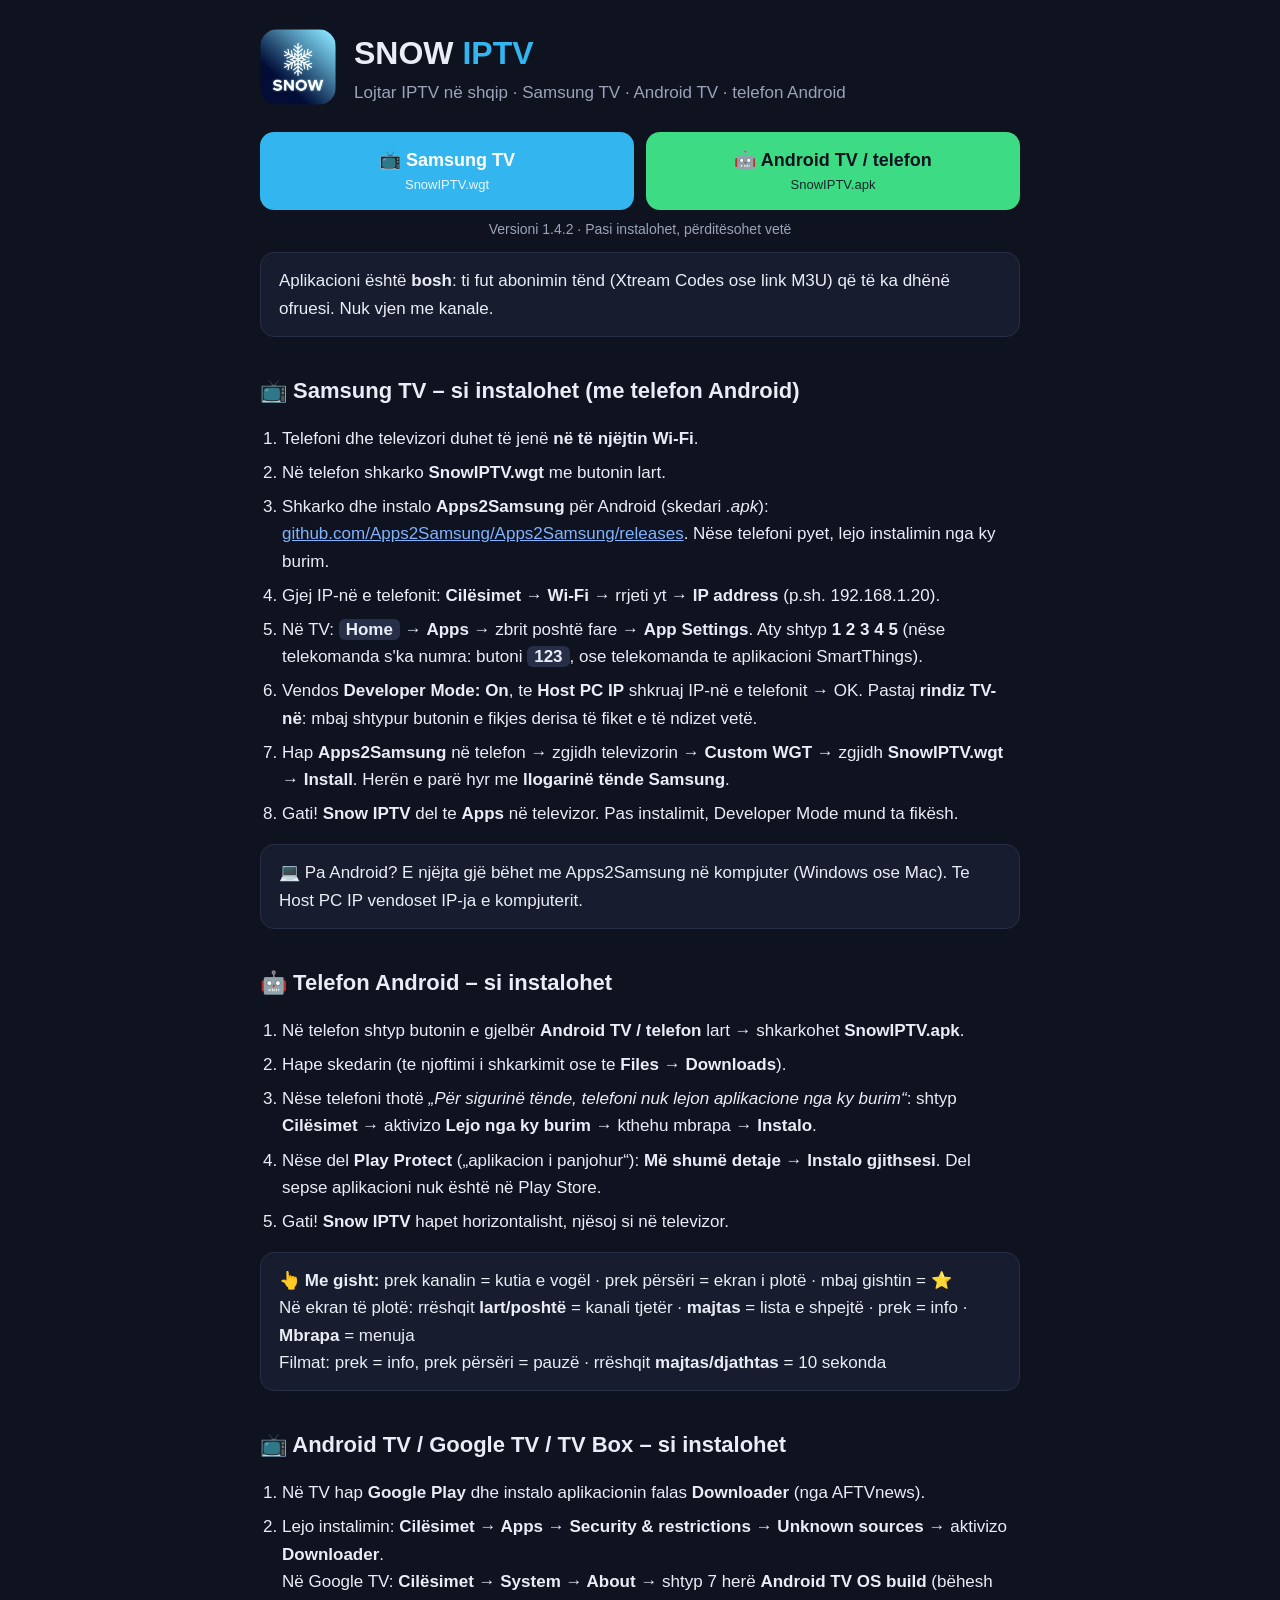
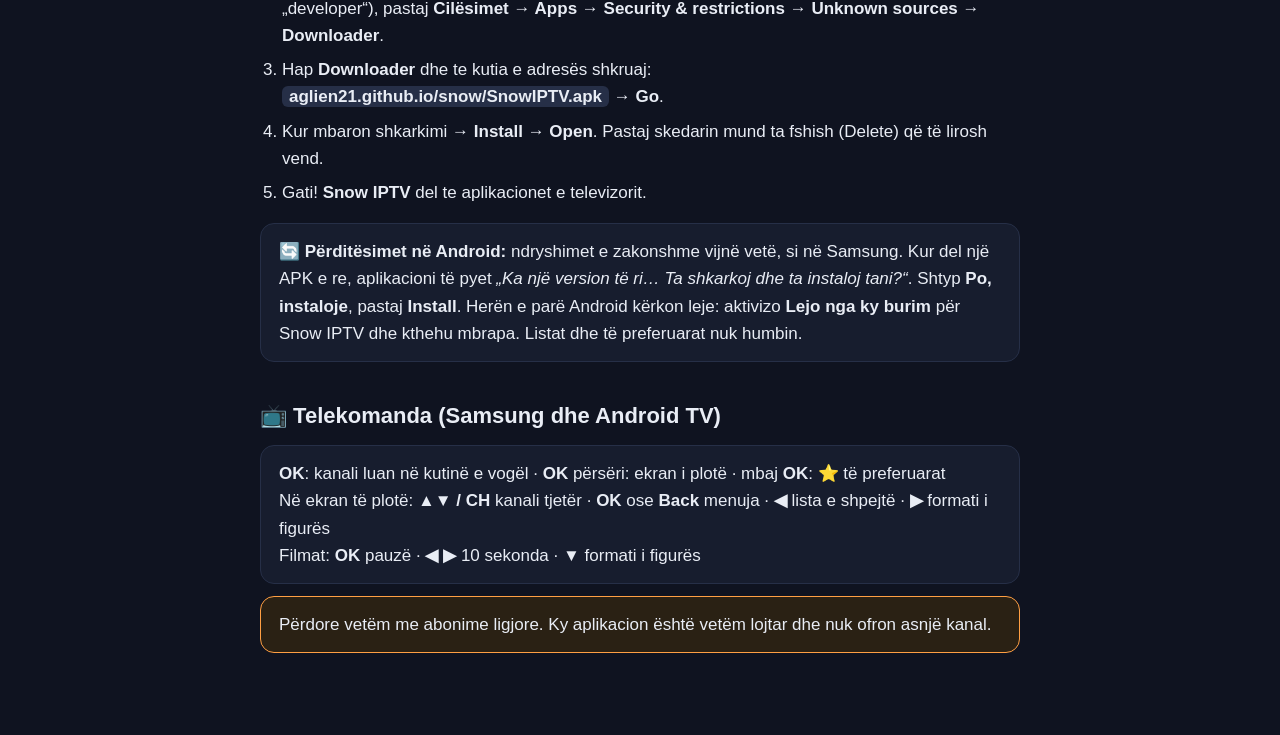
==== index.html @ ac918512 "Add files via upload" ====
<!DOCTYPE html>
<html lang="sq">
<head>
<meta charset="utf-8">
<meta name="viewport" content="width=device-width, initial-scale=1">
<title>Snow IPTV – Samsung TV, Android TV dhe telefon</title>
<link rel="icon" href="icon.png">
<style>
  body { margin: 0; background: #0f1320; color: #e9edf5; font: 17px/1.6 "Segoe UI", Roboto, Arial, sans-serif; }
  .faqe { max-width: 760px; margin: 0 auto; padding: 28px 20px 70px; }
  .koka { display: flex; align-items: center; gap: 18px; }
  .koka img { width: 76px; height: 76px; border-radius: 18px; }
  h1 { margin: 0; font-size: 32px; } h1 b { color: #33b5f0; }
  .nen { color: #9aa3b8; }
  .shkarko { display: block; text-align: center; background: #33b5f0; color: #fff; text-decoration: none; font-weight: 700; font-size: 21px;
    border-radius: 14px; padding: 16px; margin: 26px 0 8px; }
  .dy { display: grid; grid-template-columns: 1fr 1fr; gap: 12px; margin: 26px 0 8px; }
  .dy .shkarko { margin: 0; font-size: 18px; padding: 14px 10px; }
  .dy .shkarko small { display: block; font-weight: 400; font-size: 13px; opacity: .9; }
  .shkarko.and { background: #3ddc84; color: #0f1320; }
  @media (max-width: 520px) { .dy { grid-template-columns: 1fr; } }
  .v { text-align: center; color: #9aa3b8; font-size: 14px; }
  h2 { margin: 36px 0 10px; font-size: 22px; }
  .kuti { background: #171d2e; border: 1px solid #262f47; border-radius: 14px; padding: 14px 18px; margin: 12px 0; }
  .kujdes { border-color: #ff9f43; background: #2a2114; }
  ol { padding-left: 22px; } li { margin: 7px 0; }
  .k { background: #262f47; border-radius: 6px; padding: 1px 7px; font-weight: 600; }
  a { color: #7fb3ff; overflow-wrap: anywhere; }
</style>
</head>
<body><div class="faqe">
  <div class="koka"><img src="icon.png" alt=""><div><h1>SNOW <b>IPTV</b></h1><div class="nen">Lojtar IPTV në shqip · Samsung TV · Android TV · telefon Android</div></div></div>

  <div class="dy">
    <a class="shkarko" href="SnowIPTV.wgt" download>📺 Samsung TV<small>SnowIPTV.wgt</small></a>
    <a class="shkarko and" href="SnowIPTV.apk" download>🤖 Android TV / telefon<small>SnowIPTV.apk</small></a>
  </div>
  <div class="v">Versioni 1.4.2 · Pasi instalohet, përditësohet vetë</div>

  <div class="kuti">Aplikacioni është <b>bosh</b>: ti fut abonimin tënd (Xtream Codes ose link M3U) që të ka dhënë ofruesi. Nuk vjen me kanale.</div>

  <h2>📺 Samsung TV – si instalohet (me telefon Android)</h2>
  <ol>
    <li>Telefoni dhe televizori duhet të jenë <b>në të njëjtin Wi-Fi</b>.</li>
    <li>Në telefon shkarko <b>SnowIPTV.wgt</b> me butonin lart.</li>
    <li>Shkarko dhe instalo <b>Apps2Samsung</b> për Android (skedari <i>.apk</i>):
      <a href="https://github.com/Apps2Samsung/Apps2Samsung/releases/latest">github.com/Apps2Samsung/Apps2Samsung/releases</a>.
      Nëse telefoni pyet, lejo instalimin nga ky burim.</li>
    <li>Gjej IP-në e telefonit: <b>Cilësimet → Wi-Fi →</b> rrjeti yt <b>→ IP address</b> (p.sh. 192.168.1.20).</li>
    <li>Në TV: <span class="k">Home</span> → <b>Apps</b> → zbrit poshtë fare → <b>App Settings</b>. Aty shtyp <b>1 2 3 4 5</b>
      (nëse telekomanda s'ka numra: butoni <span class="k">123</span>, ose telekomanda te aplikacioni SmartThings).</li>
    <li>Vendos <b>Developer Mode: On</b>, te <b>Host PC IP</b> shkruaj IP-në e telefonit → OK.
      Pastaj <b>rindiz TV-në</b>: mbaj shtypur butonin e fikjes derisa të fiket e të ndizet vetë.</li>
    <li>Hap <b>Apps2Samsung</b> në telefon → zgjidh televizorin → <b>Custom WGT</b> → zgjidh <b>SnowIPTV.wgt</b> → <b>Install</b>.
      Herën e parë hyr me <b>llogarinë tënde Samsung</b>.</li>
    <li>Gati! <b>Snow IPTV</b> del te <b>Apps</b> në televizor. Pas instalimit, Developer Mode mund ta fikësh.</li>
  </ol>
  <div class="kuti">💻 Pa Android? E njëjta gjë bëhet me Apps2Samsung në kompjuter (Windows ose Mac). Te Host PC IP vendoset IP-ja e kompjuterit.</div>

  <h2>🤖 Telefon Android – si instalohet</h2>
  <ol>
    <li>Në telefon shtyp butonin e gjelbër <b>Android TV / telefon</b> lart → shkarkohet <b>SnowIPTV.apk</b>.</li>
    <li>Hape skedarin (te njoftimi i shkarkimit ose te <b>Files → Downloads</b>).</li>
    <li>Nëse telefoni thotë <i>„Për sigurinë tënde, telefoni nuk lejon aplikacione nga ky burim“</i>:
      shtyp <b>Cilësimet</b> → aktivizo <b>Lejo nga ky burim</b> → kthehu mbrapa → <b>Instalo</b>.</li>
    <li>Nëse del <b>Play Protect</b> („aplikacion i panjohur“): <b>Më shumë detaje → Instalo gjithsesi</b>.
      Del sepse aplikacioni nuk është në Play Store.</li>
    <li>Gati! <b>Snow IPTV</b> hapet horizontalisht, njësoj si në televizor.</li>
  </ol>
  <div class="kuti">👆 <b>Me gisht:</b> prek kanalin = kutia e vogël · prek përsëri = ekran i plotë · mbaj gishtin = ⭐<br>
    Në ekran të plotë: rrëshqit <b>lart/poshtë</b> = kanali tjetër · <b>majtas</b> = lista e shpejtë · prek = info · <b>Mbrapa</b> = menuja<br>
    Filmat: prek = info, prek përsëri = pauzë · rrëshqit <b>majtas/djathtas</b> = 10 sekonda</div>

  <h2>📺 Android TV / Google TV / TV Box – si instalohet</h2>
  <ol>
    <li>Në TV hap <b>Google Play</b> dhe instalo aplikacionin falas <b>Downloader</b> (nga AFTVnews).</li>
    <li>Lejo instalimin: <b>Cilësimet → Apps → Security &amp; restrictions → Unknown sources</b> → aktivizo <b>Downloader</b>.<br>
      Në Google TV: <b>Cilësimet → System → About</b> → shtyp 7 herë <b>Android TV OS build</b> (bëhesh „developer“),
      pastaj <b>Cilësimet → Apps → Security &amp; restrictions → Unknown sources → Downloader</b>.</li>
    <li>Hap <b>Downloader</b> dhe te kutia e adresës shkruaj:<br><span class="k">aglien21.github.io/snow/SnowIPTV.apk</span> → <b>Go</b>.</li>
    <li>Kur mbaron shkarkimi → <b>Install</b> → <b>Open</b>. Pastaj skedarin mund ta fshish (Delete) që të lirosh vend.</li>
    <li>Gati! <b>Snow IPTV</b> del te aplikacionet e televizorit.</li>
  </ol>
  <div class="kuti">🔄 <b>Përditësimet në Android:</b> ndryshimet e zakonshme vijnë vetë, si në Samsung. Kur del një APK e re,
    aplikacioni të pyet <i>„Ka një version të ri… Ta shkarkoj dhe ta instaloj tani?“</i>. Shtyp <b>Po, instaloje</b>, pastaj <b>Install</b>.
    Herën e parë Android kërkon leje: aktivizo <b>Lejo nga ky burim</b> për Snow IPTV dhe kthehu mbrapa. Listat dhe të preferuarat nuk humbin.</div>

  <h2>📺 Telekomanda (Samsung dhe Android TV)</h2>
  <div class="kuti">
    <b>OK</b>: kanali luan në kutinë e vogël · <b>OK</b> përsëri: ekran i plotë · mbaj <b>OK</b>: ⭐ të preferuarat<br>
    Në ekran të plotë: <b>▲▼ / CH</b> kanali tjetër · <b>OK</b> ose <b>Back</b> menuja · <b>◀</b> lista e shpejtë · <b>▶</b> formati i figurës<br>
    Filmat: <b>OK</b> pauzë · <b>◀ ▶</b> 10 sekonda · <b>▼</b> formati i figurës
  </div>

  <div class="kuti kujdes">Përdore vetëm me abonime ligjore. Ky aplikacion është vetëm lojtar dhe nuk ofron asnjë kanal.</div>
</div></body>
</html>
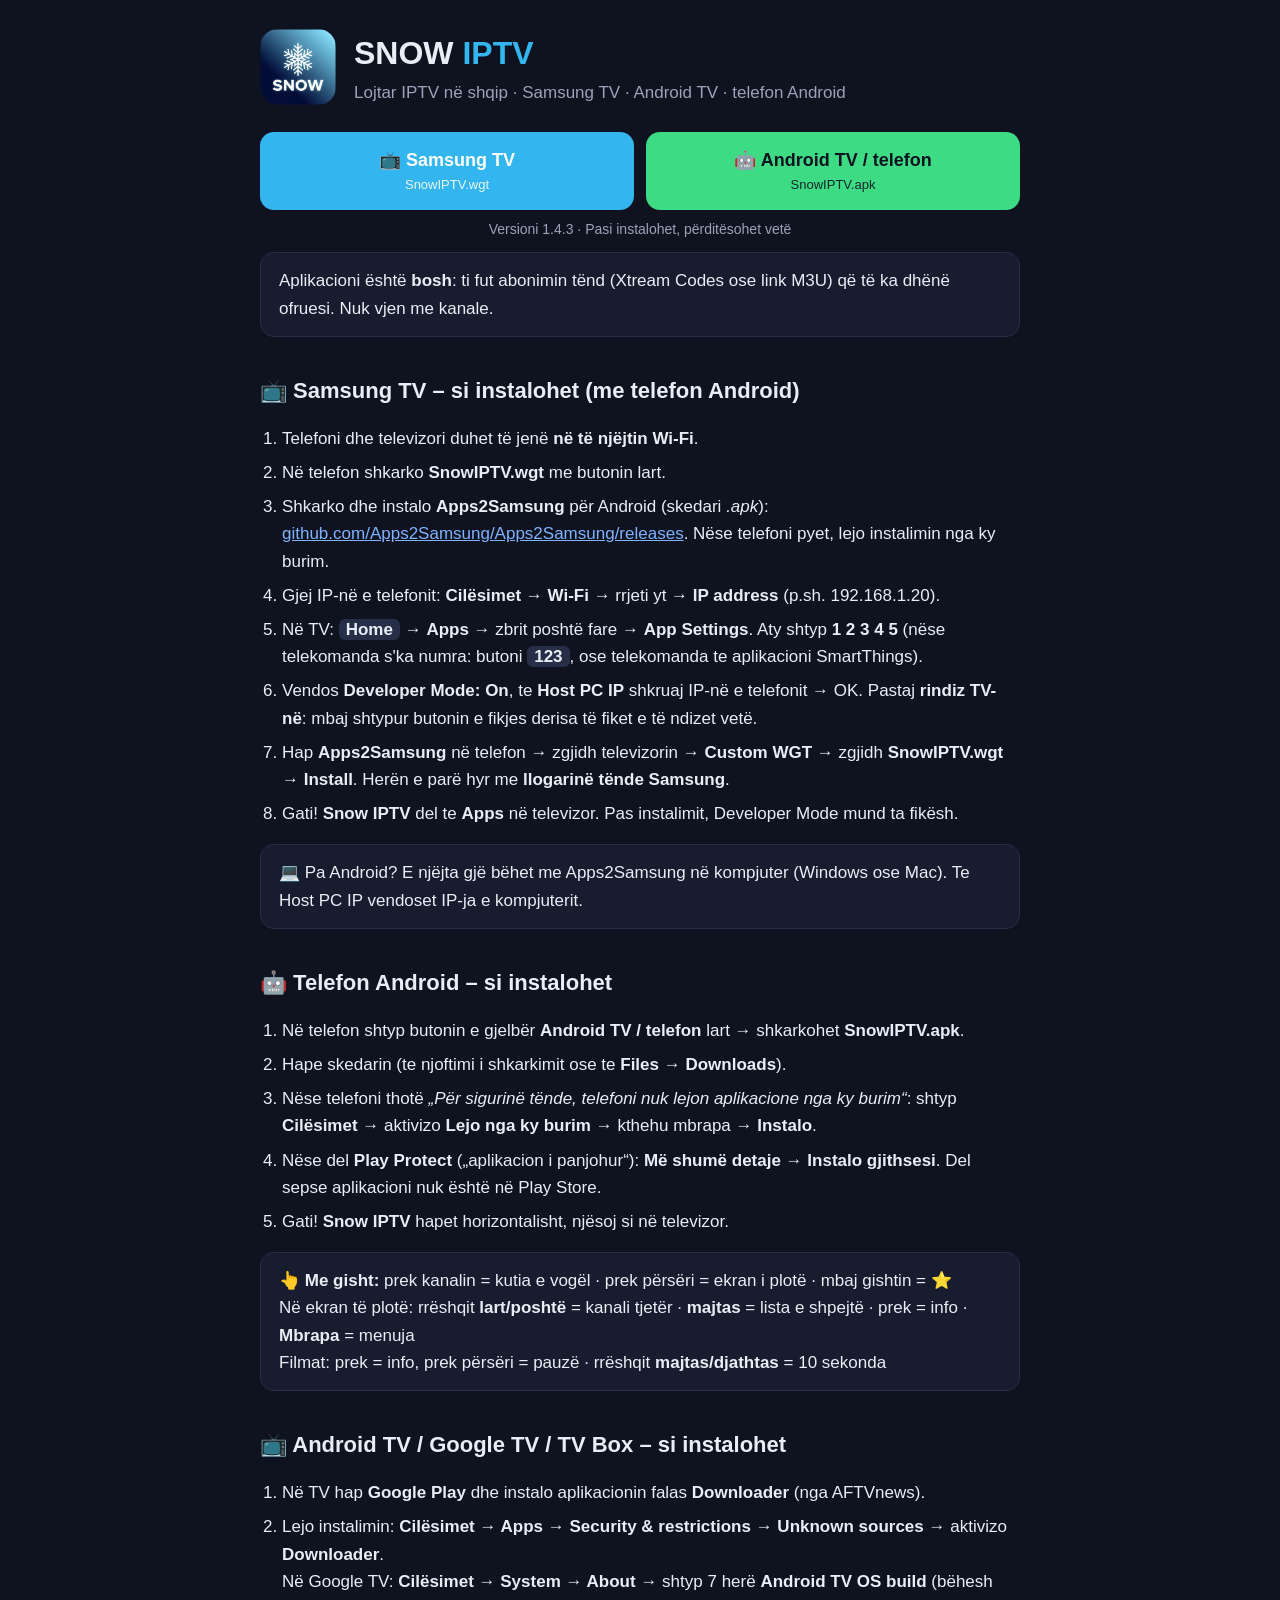
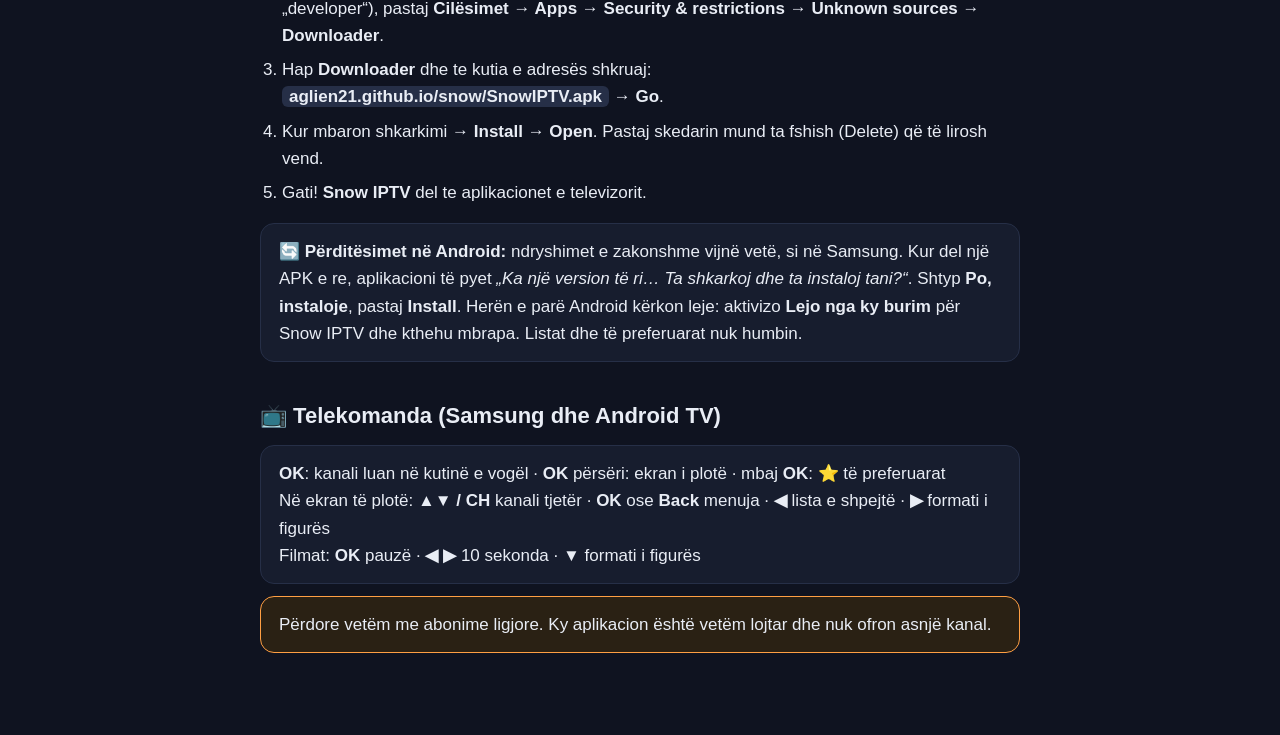
==== commit 88146f58: "Add files via upload" ====
--- a/index.html
+++ b/index.html
@@ -35,7 +35,7 @@
     <a class="shkarko" href="SnowIPTV.wgt" download>📺 Samsung TV<small>SnowIPTV.wgt</small></a>
     <a class="shkarko and" href="SnowIPTV.apk" download>🤖 Android TV / telefon<small>SnowIPTV.apk</small></a>
   </div>
-  <div class="v">Versioni 1.4.2 · Pasi instalohet, përditësohet vetë</div>
+  <div class="v">Versioni 1.4.3 · Pasi instalohet, përditësohet vetë</div>
 
   <div class="kuti">Aplikacioni është <b>bosh</b>: ti fut abonimin tënd (Xtream Codes ose link M3U) që të ka dhënë ofruesi. Nuk vjen me kanale.</div>
 
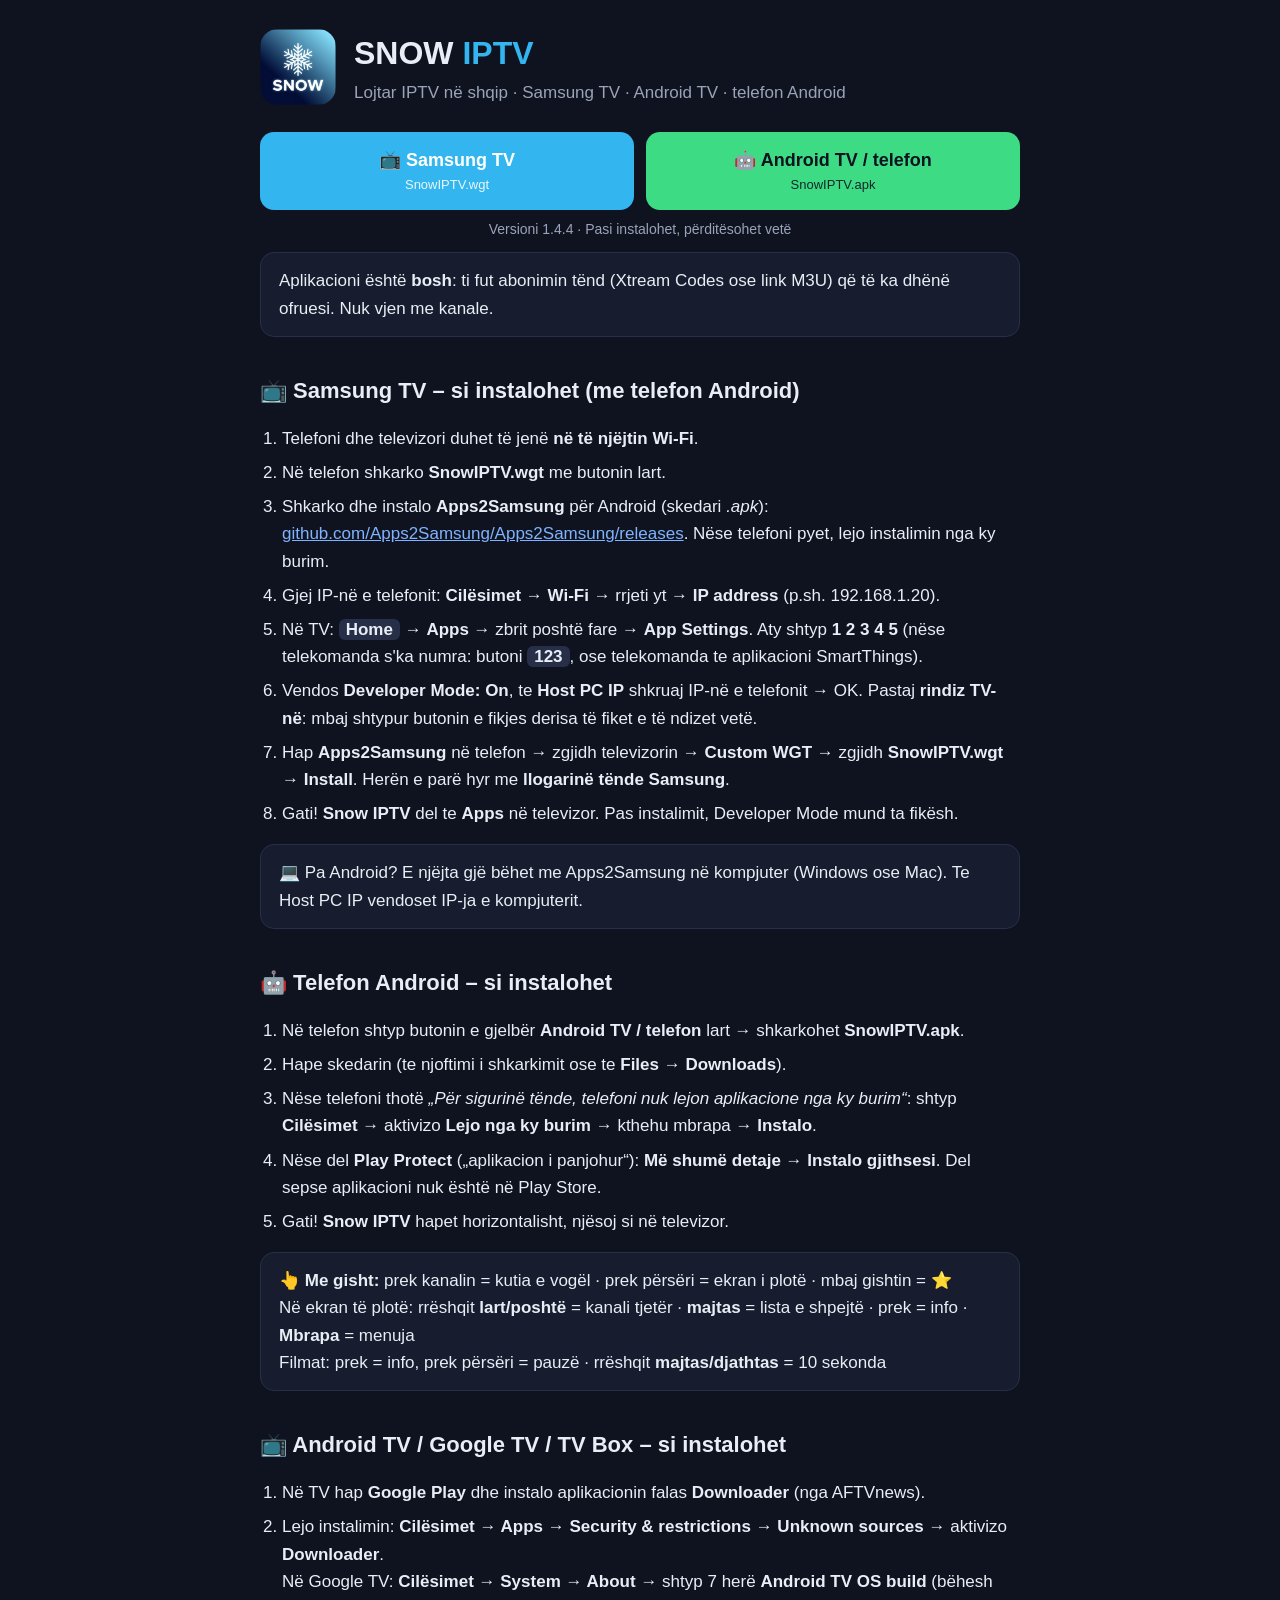
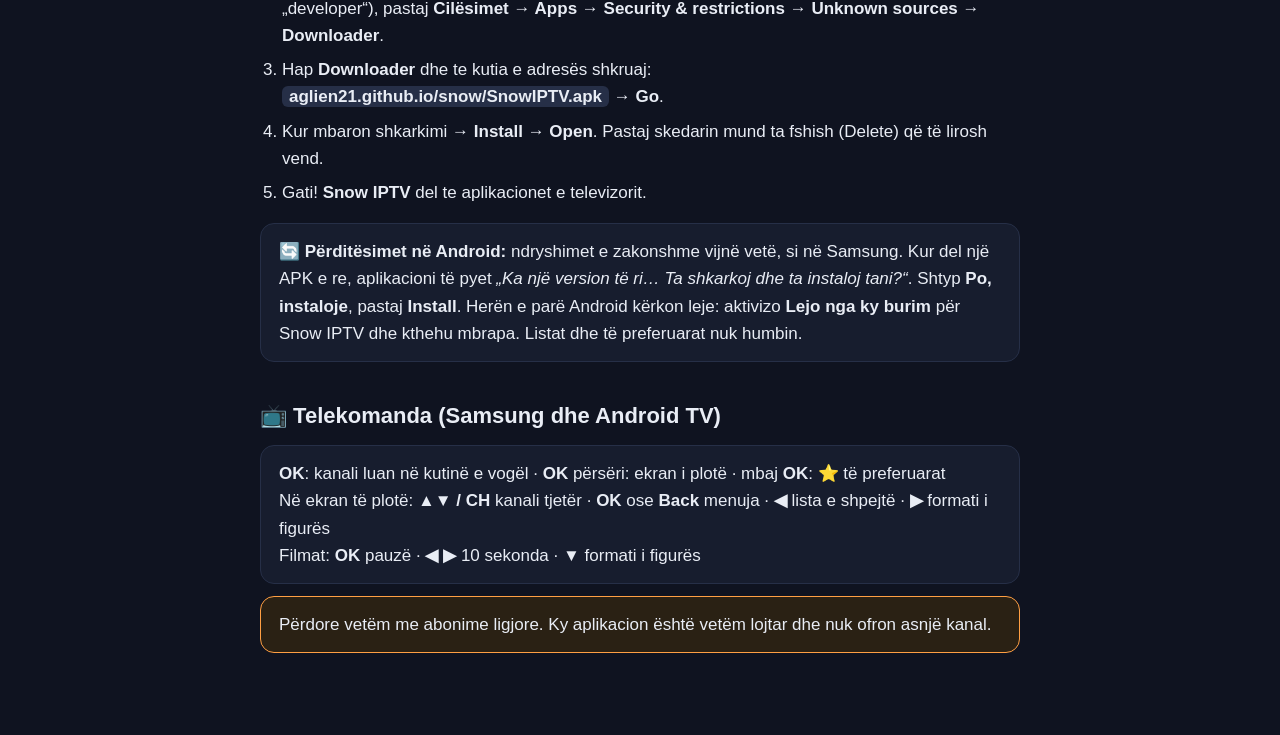
==== commit f8ebc22f: "Add files via upload" ====
--- a/index.html
+++ b/index.html
@@ -35,7 +35,7 @@
     <a class="shkarko" href="SnowIPTV.wgt" download>📺 Samsung TV<small>SnowIPTV.wgt</small></a>
     <a class="shkarko and" href="SnowIPTV.apk" download>🤖 Android TV / telefon<small>SnowIPTV.apk</small></a>
   </div>
-  <div class="v">Versioni 1.4.3 · Pasi instalohet, përditësohet vetë</div>
+  <div class="v">Versioni 1.4.4 · Pasi instalohet, përditësohet vetë</div>
 
   <div class="kuti">Aplikacioni është <b>bosh</b>: ti fut abonimin tënd (Xtream Codes ose link M3U) që të ka dhënë ofruesi. Nuk vjen me kanale.</div>
 
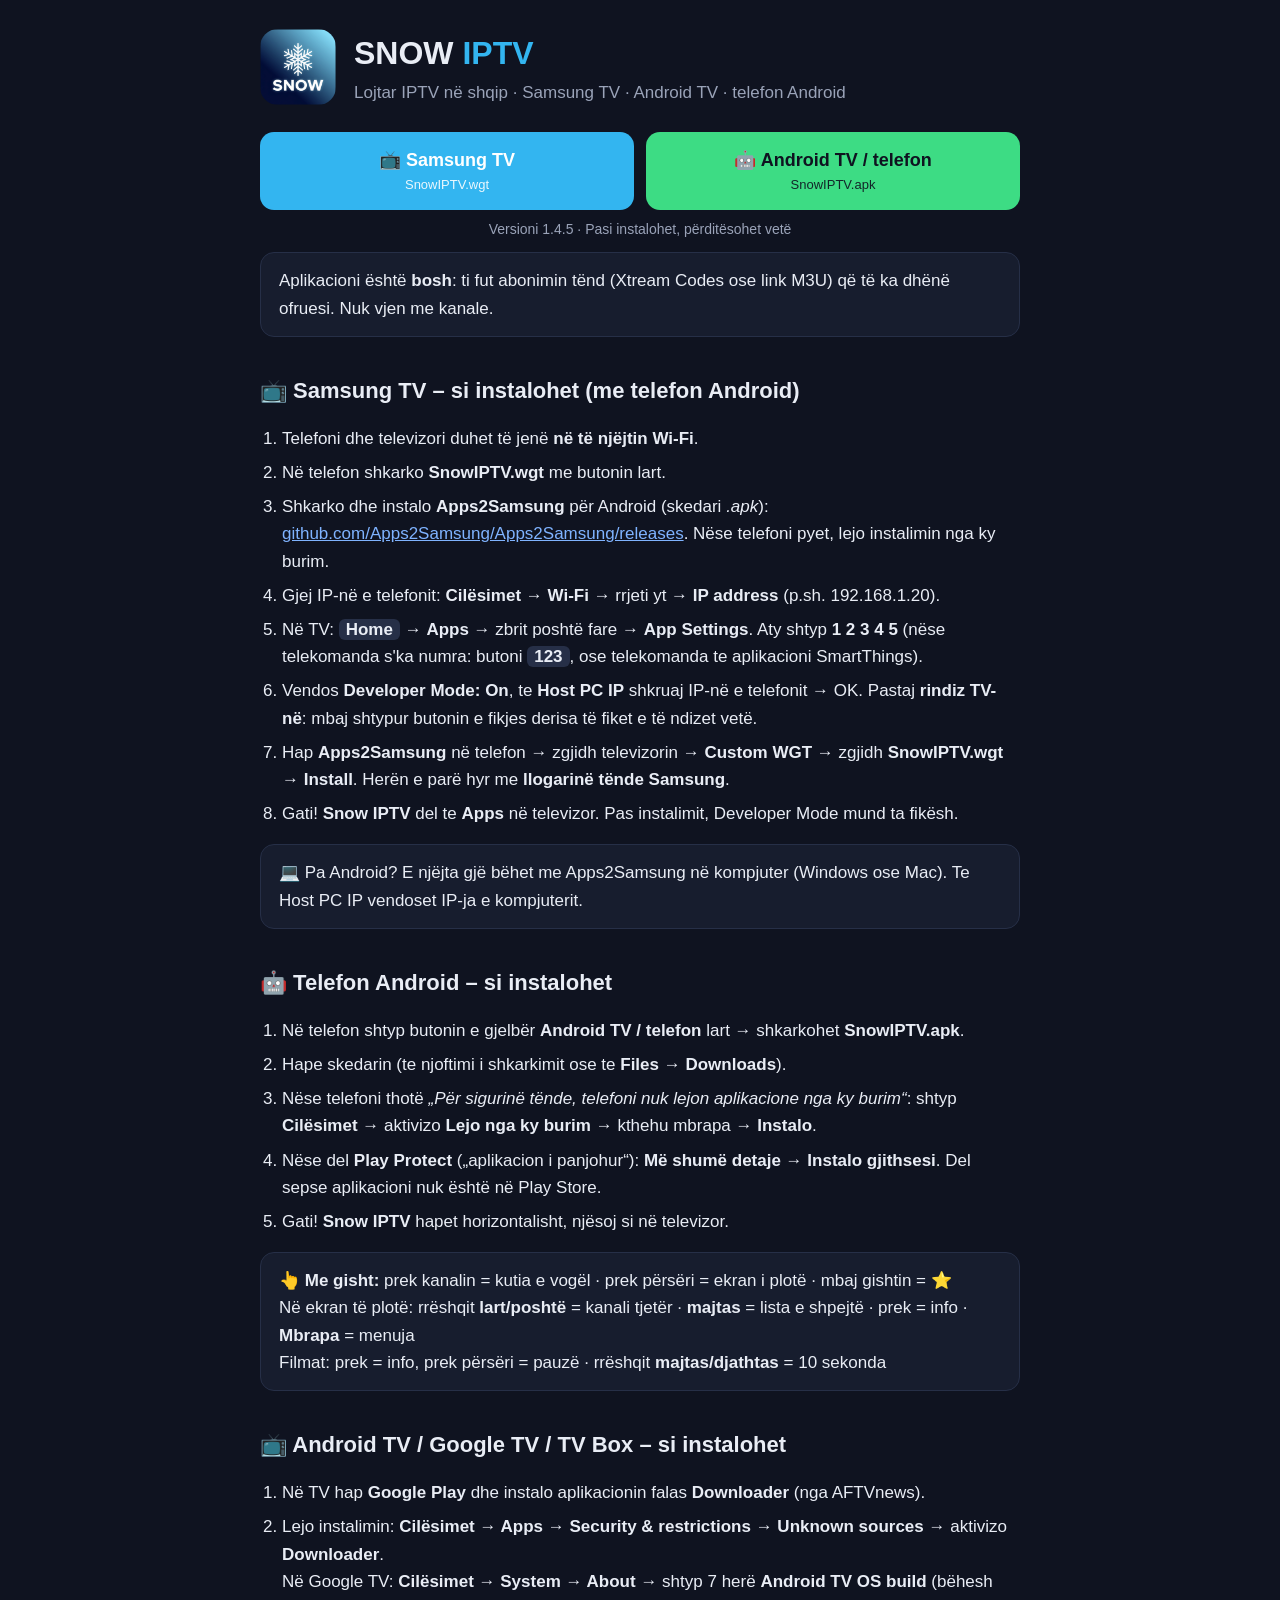
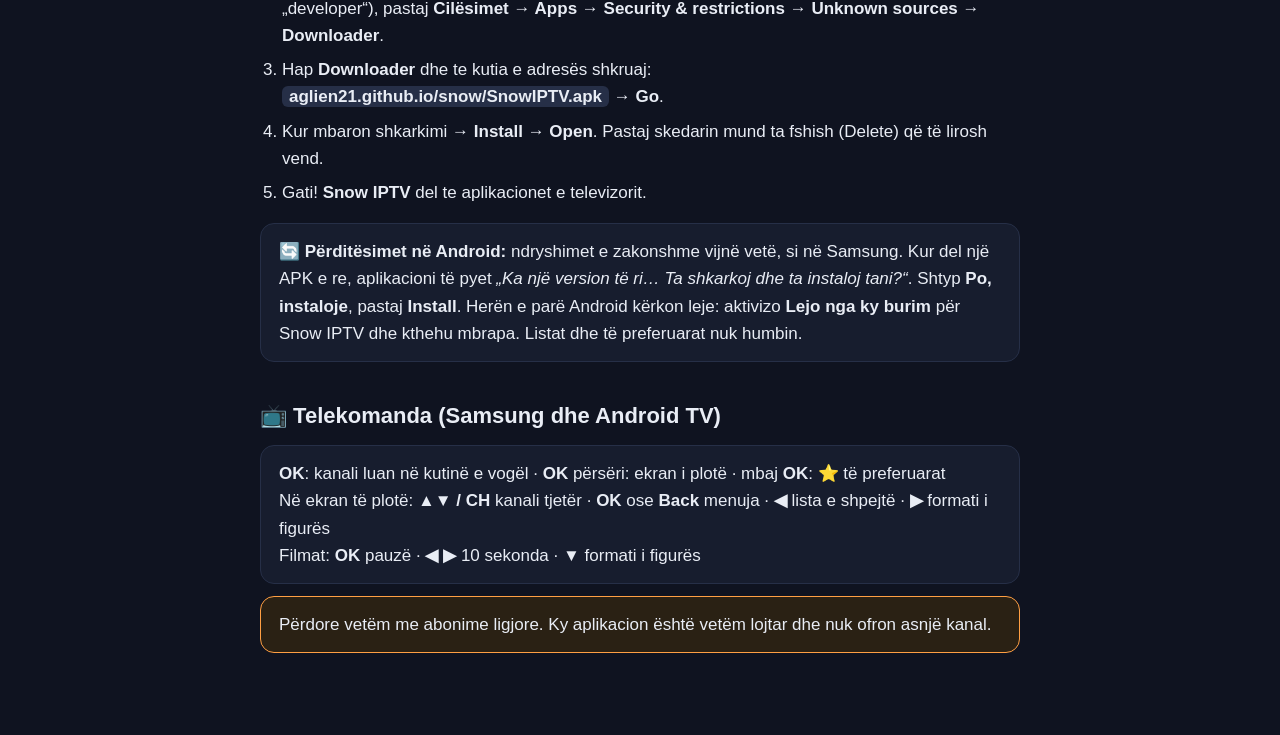
==== commit 38009fc9: "Add files via upload" ====
--- a/index.html
+++ b/index.html
@@ -35,7 +35,7 @@
     <a class="shkarko" href="SnowIPTV.wgt" download>📺 Samsung TV<small>SnowIPTV.wgt</small></a>
     <a class="shkarko and" href="SnowIPTV.apk" download>🤖 Android TV / telefon<small>SnowIPTV.apk</small></a>
   </div>
-  <div class="v">Versioni 1.4.4 · Pasi instalohet, përditësohet vetë</div>
+  <div class="v">Versioni 1.4.5 · Pasi instalohet, përditësohet vetë</div>
 
   <div class="kuti">Aplikacioni është <b>bosh</b>: ti fut abonimin tënd (Xtream Codes ose link M3U) që të ka dhënë ofruesi. Nuk vjen me kanale.</div>
 
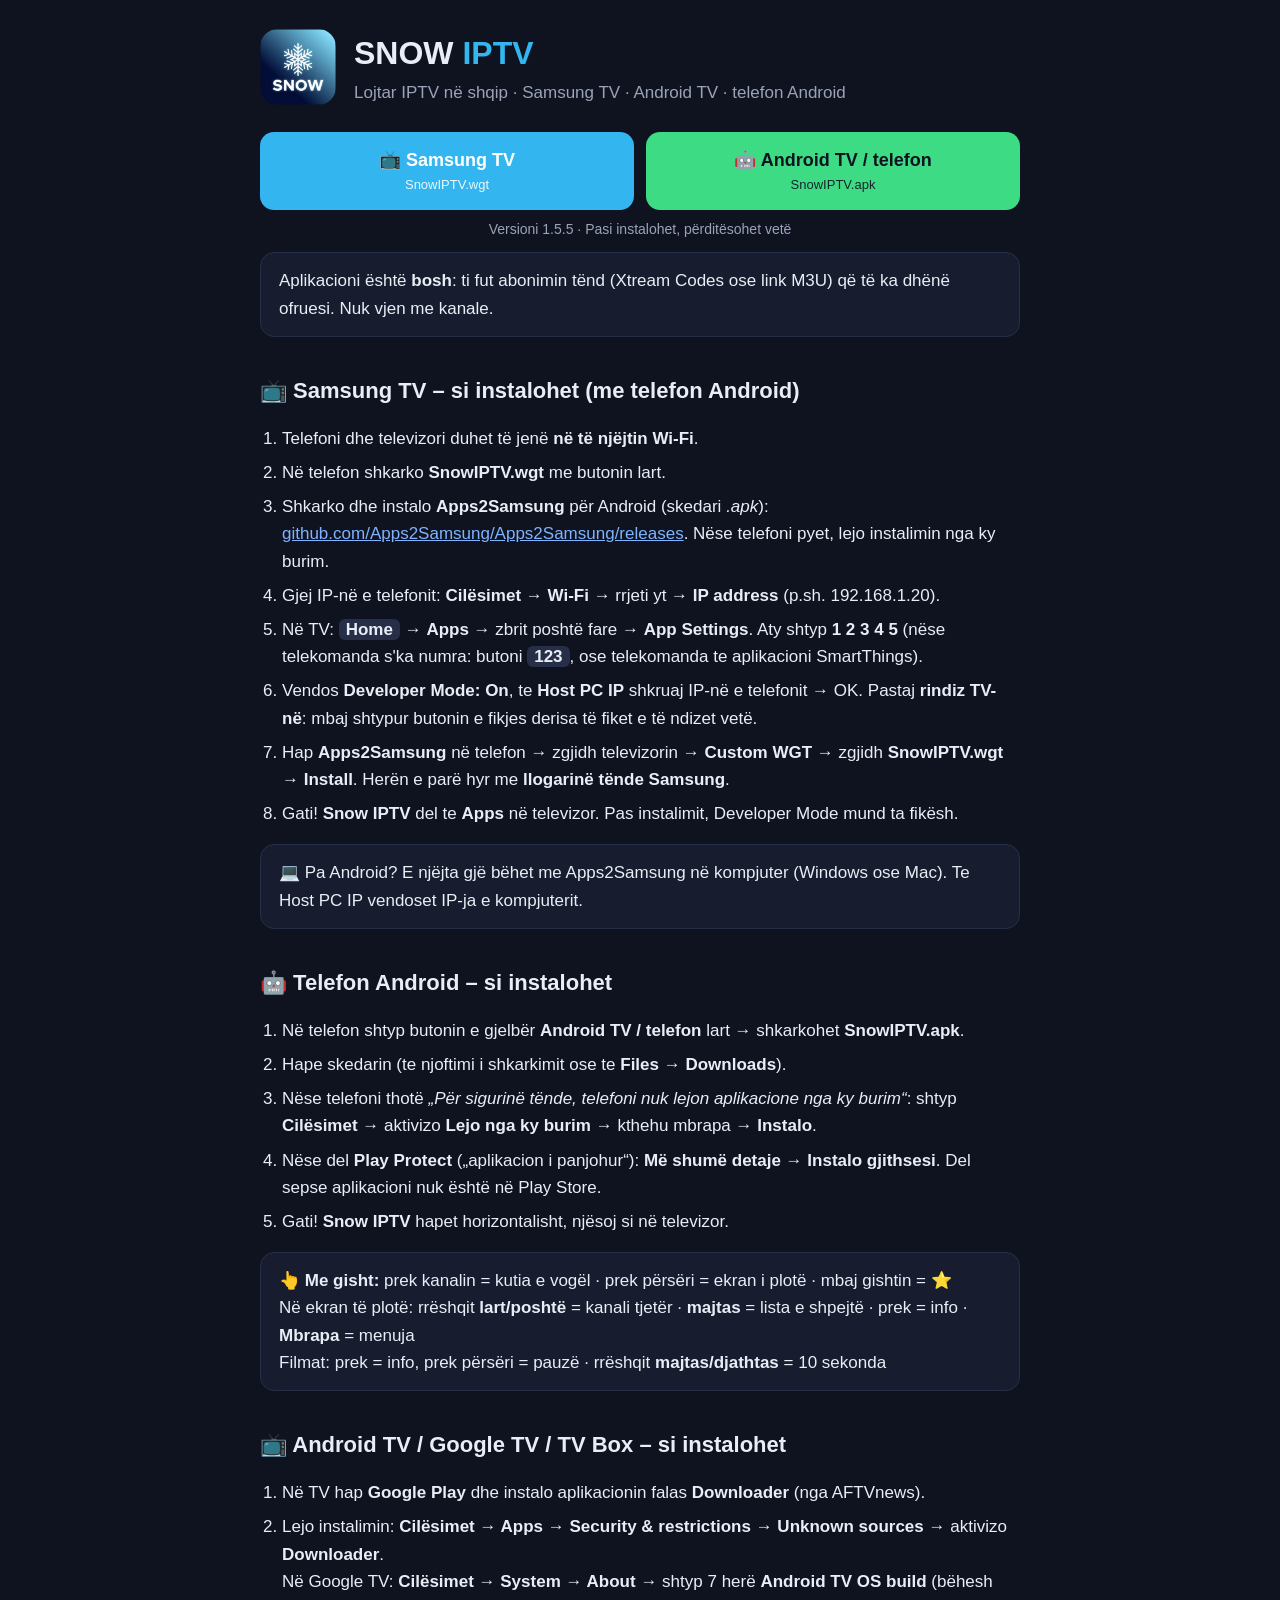
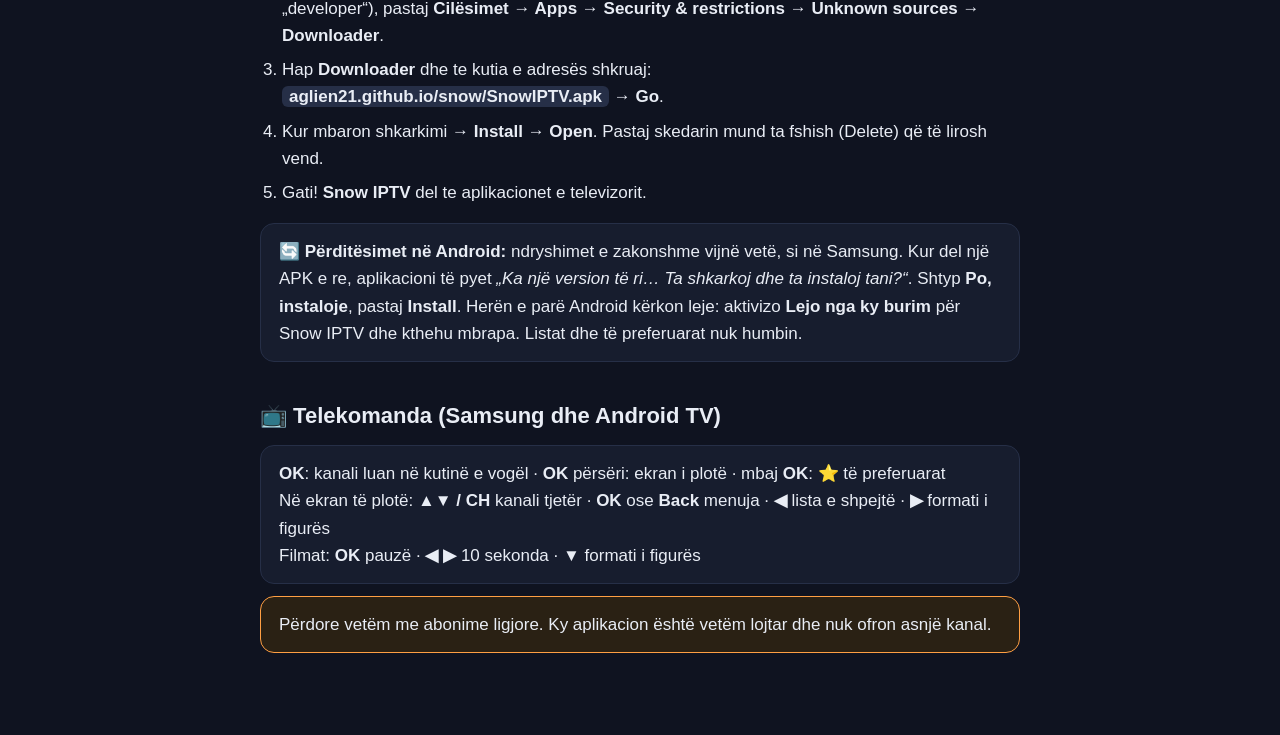
==== commit 55b7f7b7: "Add files via upload" ====
--- a/index.html
+++ b/index.html
@@ -35,7 +35,7 @@
     <a class="shkarko" href="SnowIPTV.wgt" download>📺 Samsung TV<small>SnowIPTV.wgt</small></a>
     <a class="shkarko and" href="SnowIPTV.apk" download>🤖 Android TV / telefon<small>SnowIPTV.apk</small></a>
   </div>
-  <div class="v">Versioni 1.4.5 · Pasi instalohet, përditësohet vetë</div>
+  <div class="v">Versioni 1.5.5 · Pasi instalohet, përditësohet vetë</div>
 
   <div class="kuti">Aplikacioni është <b>bosh</b>: ti fut abonimin tënd (Xtream Codes ose link M3U) që të ka dhënë ofruesi. Nuk vjen me kanale.</div>
 
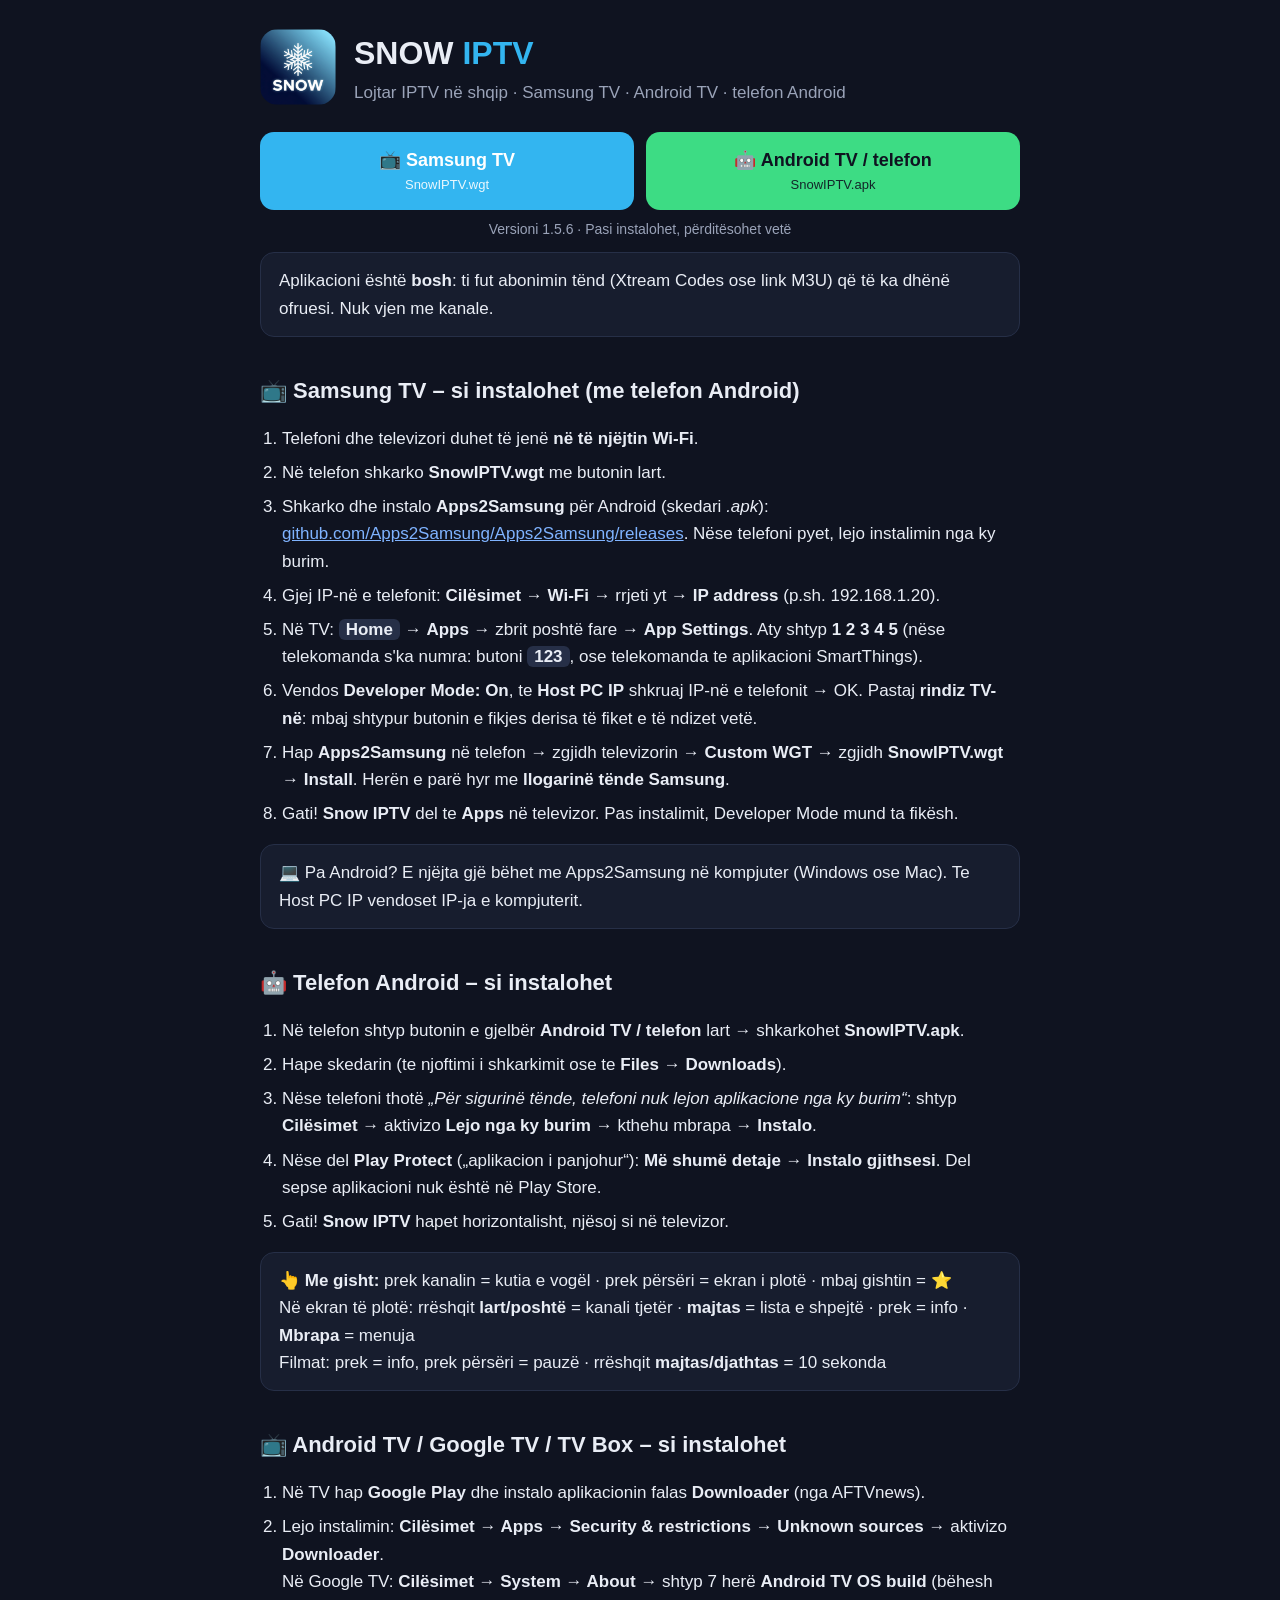
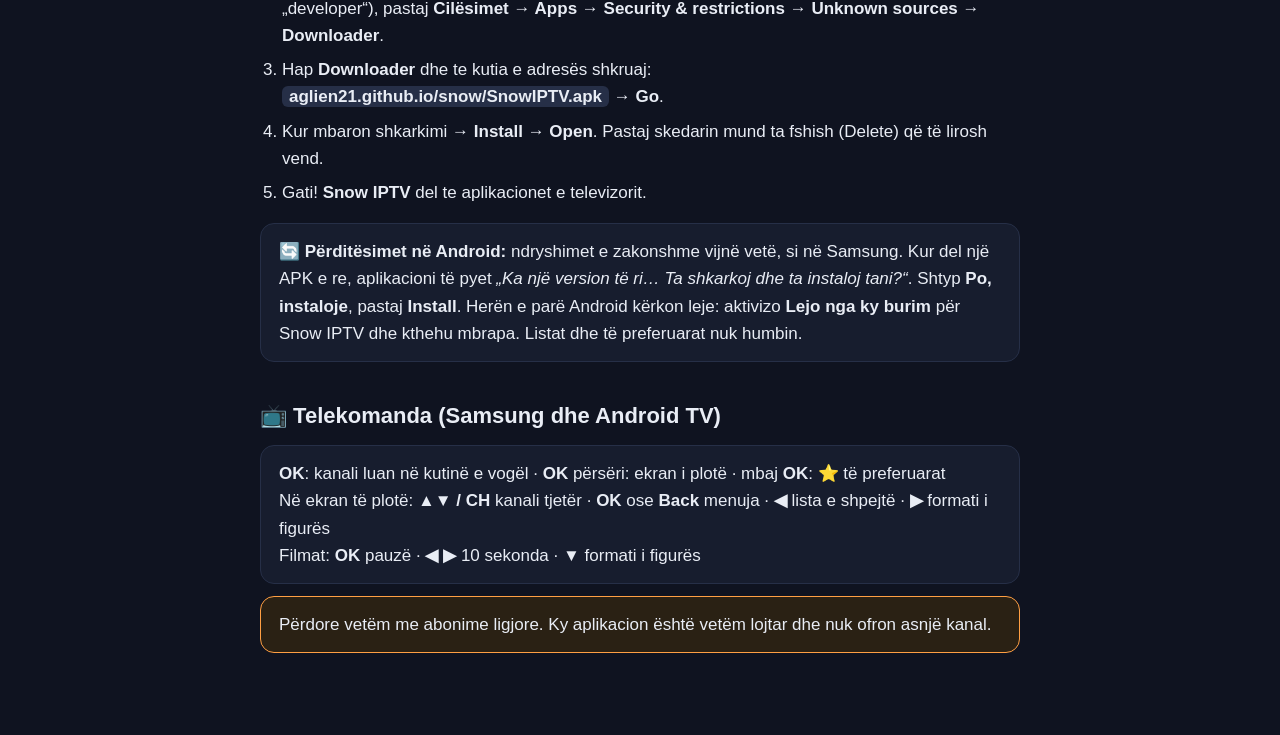
==== commit ce6690b5: "Add files via upload" ====
--- a/index.html
+++ b/index.html
@@ -35,7 +35,7 @@
     <a class="shkarko" href="SnowIPTV.wgt" download>📺 Samsung TV<small>SnowIPTV.wgt</small></a>
     <a class="shkarko and" href="SnowIPTV.apk" download>🤖 Android TV / telefon<small>SnowIPTV.apk</small></a>
   </div>
-  <div class="v">Versioni 1.5.5 · Pasi instalohet, përditësohet vetë</div>
+  <div class="v">Versioni 1.5.6 · Pasi instalohet, përditësohet vetë</div>
 
   <div class="kuti">Aplikacioni është <b>bosh</b>: ti fut abonimin tënd (Xtream Codes ose link M3U) që të ka dhënë ofruesi. Nuk vjen me kanale.</div>
 
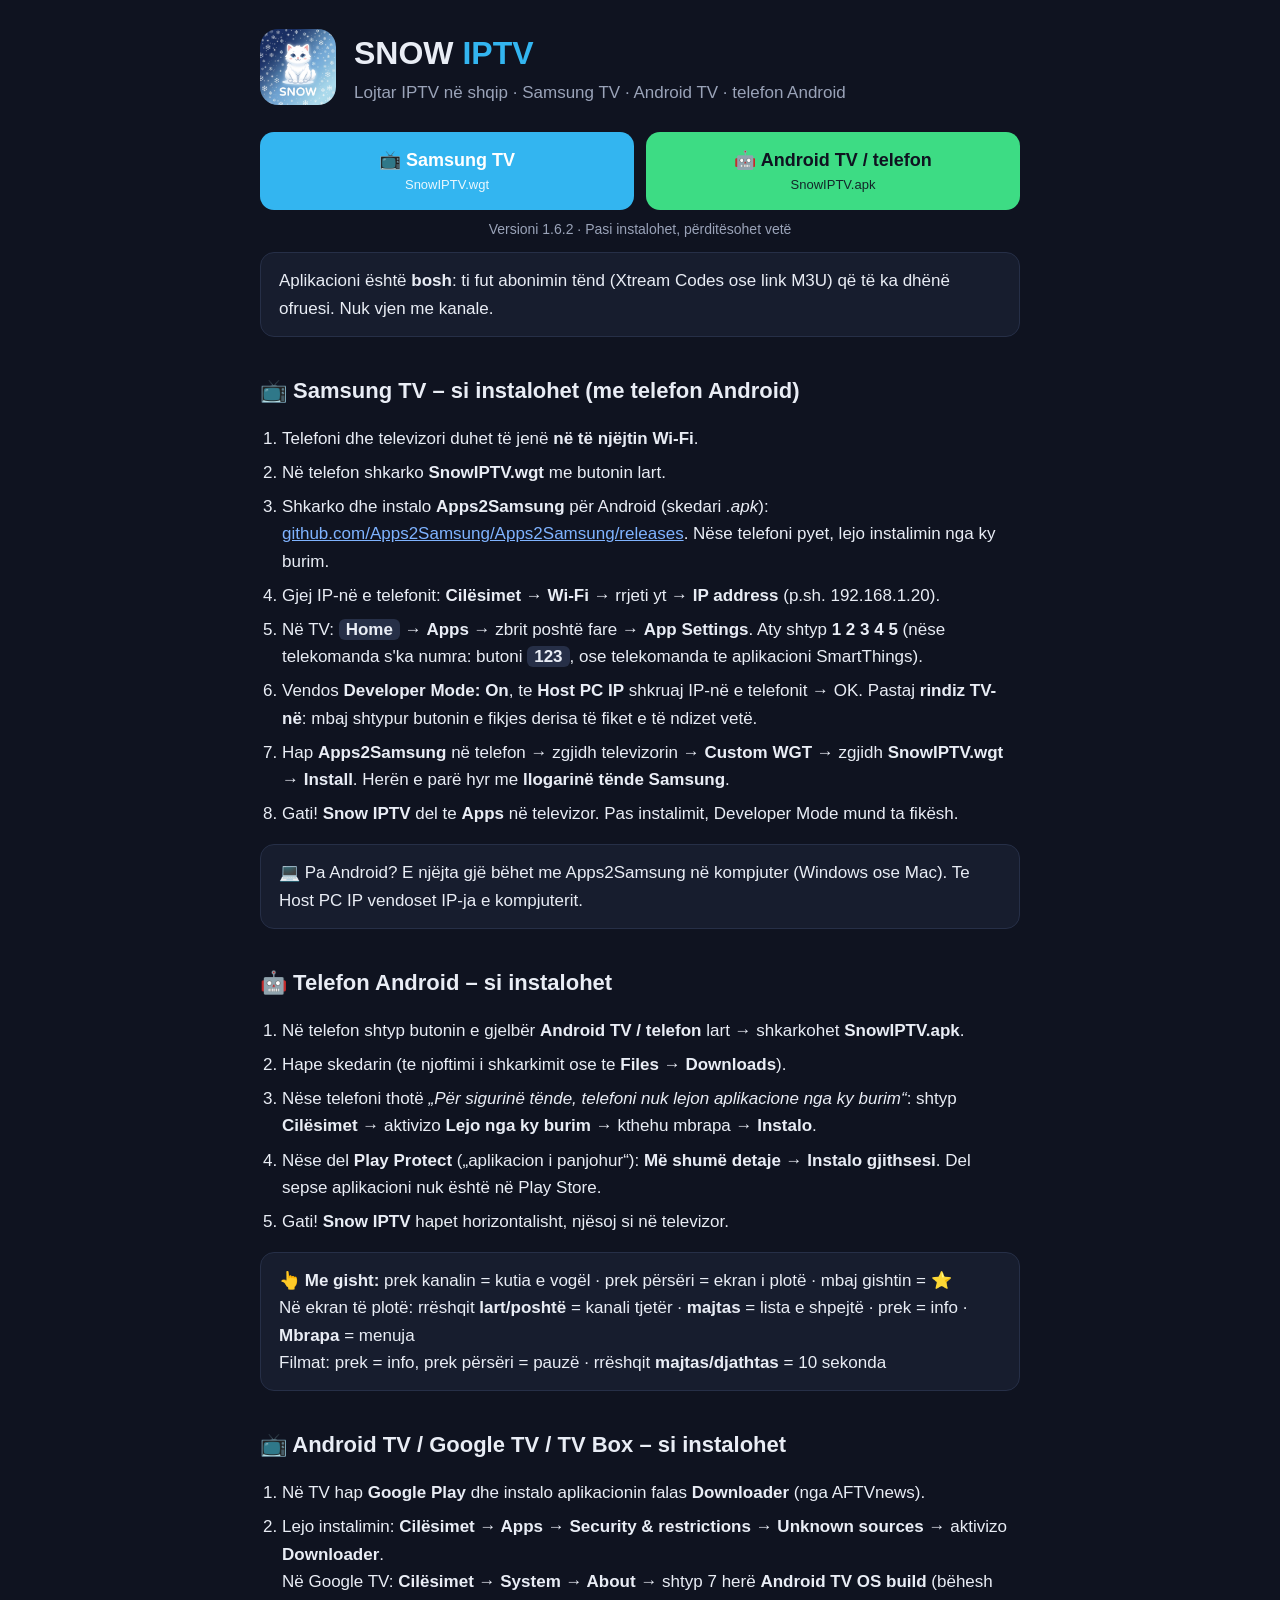
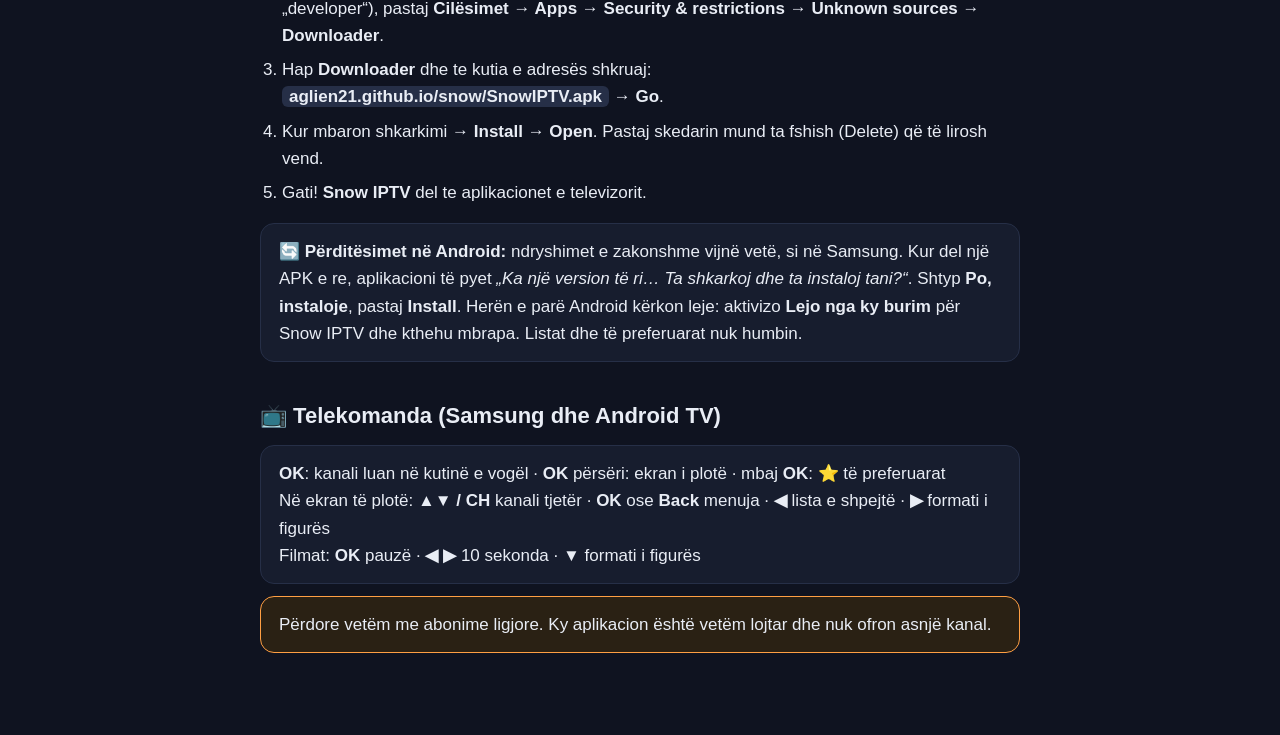
==== commit 60ffee5c: "Add files via upload" ====
--- a/index.html
+++ b/index.html
@@ -35,7 +35,7 @@
     <a class="shkarko" href="SnowIPTV.wgt" download>📺 Samsung TV<small>SnowIPTV.wgt</small></a>
     <a class="shkarko and" href="SnowIPTV.apk" download>🤖 Android TV / telefon<small>SnowIPTV.apk</small></a>
   </div>
-  <div class="v">Versioni 1.5.6 · Pasi instalohet, përditësohet vetë</div>
+  <div class="v">Versioni 1.6.2 · Pasi instalohet, përditësohet vetë</div>
 
   <div class="kuti">Aplikacioni është <b>bosh</b>: ti fut abonimin tënd (Xtream Codes ose link M3U) që të ka dhënë ofruesi. Nuk vjen me kanale.</div>
 
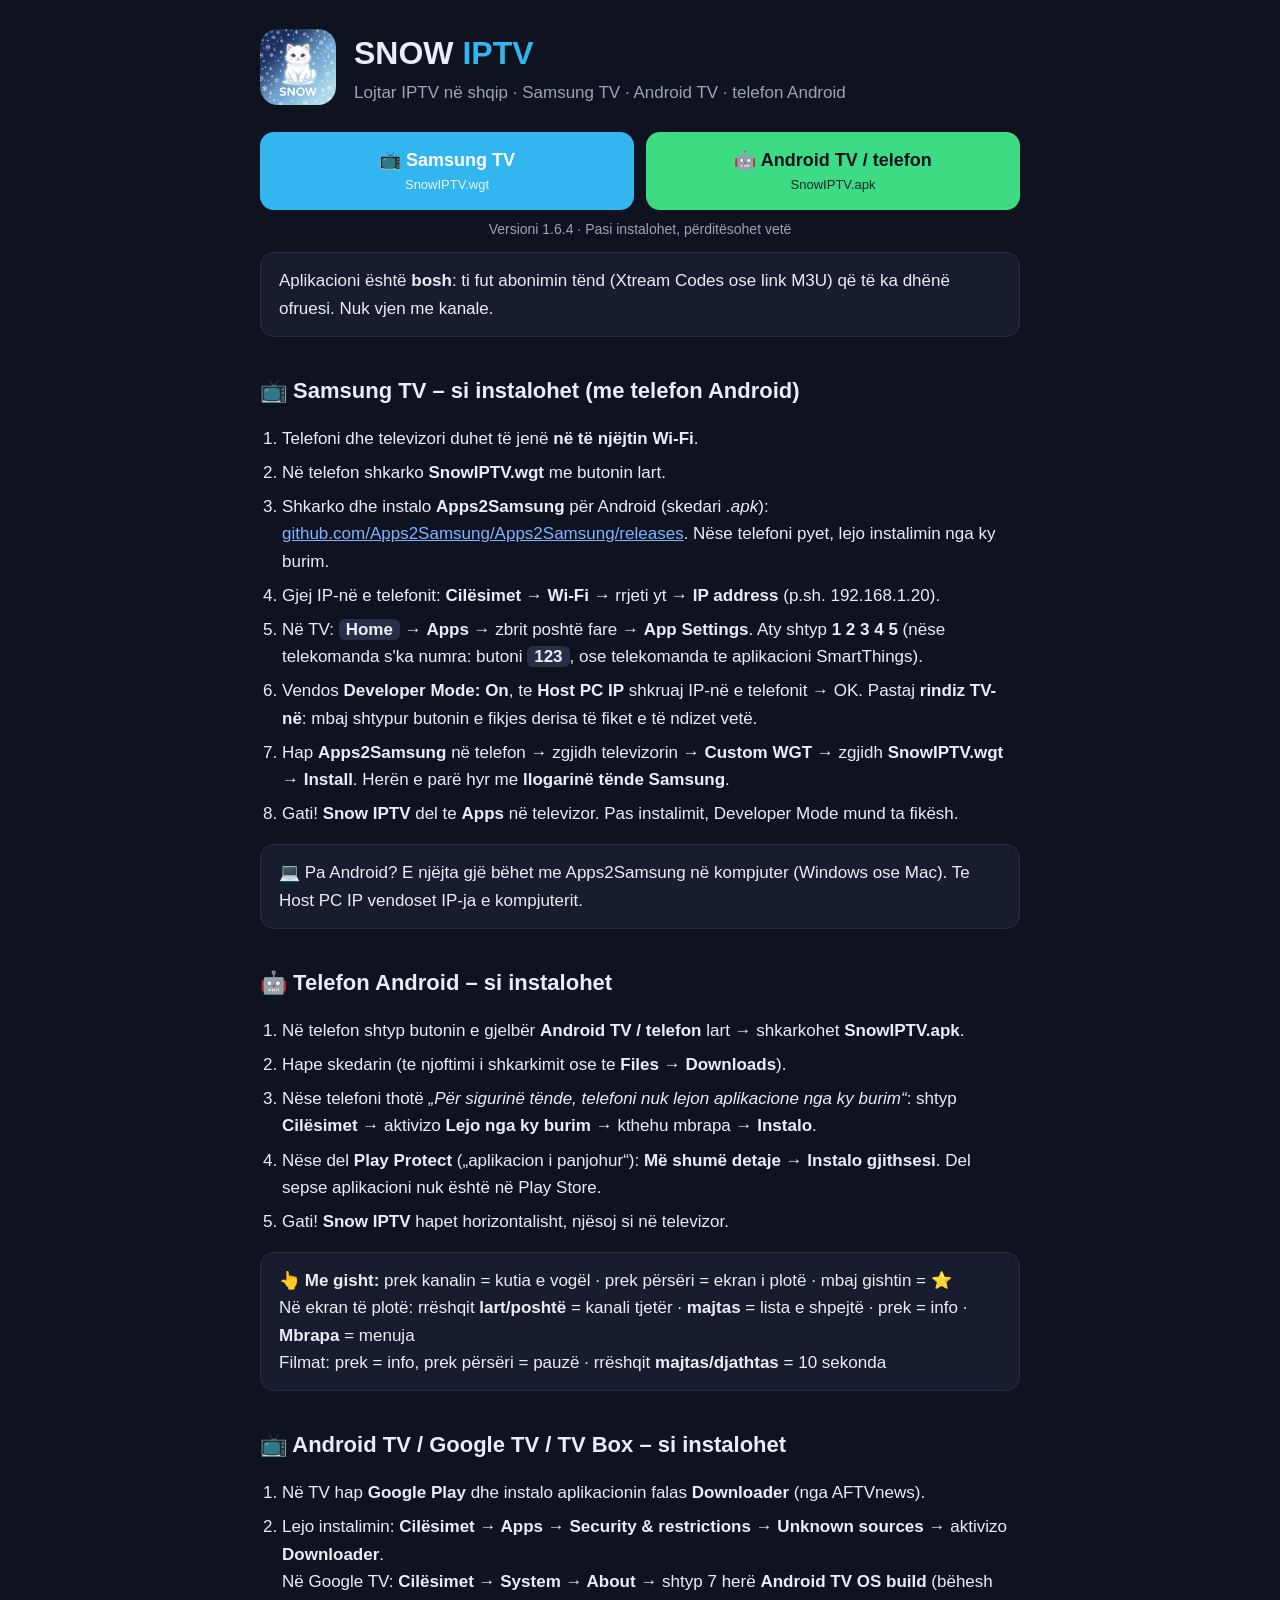
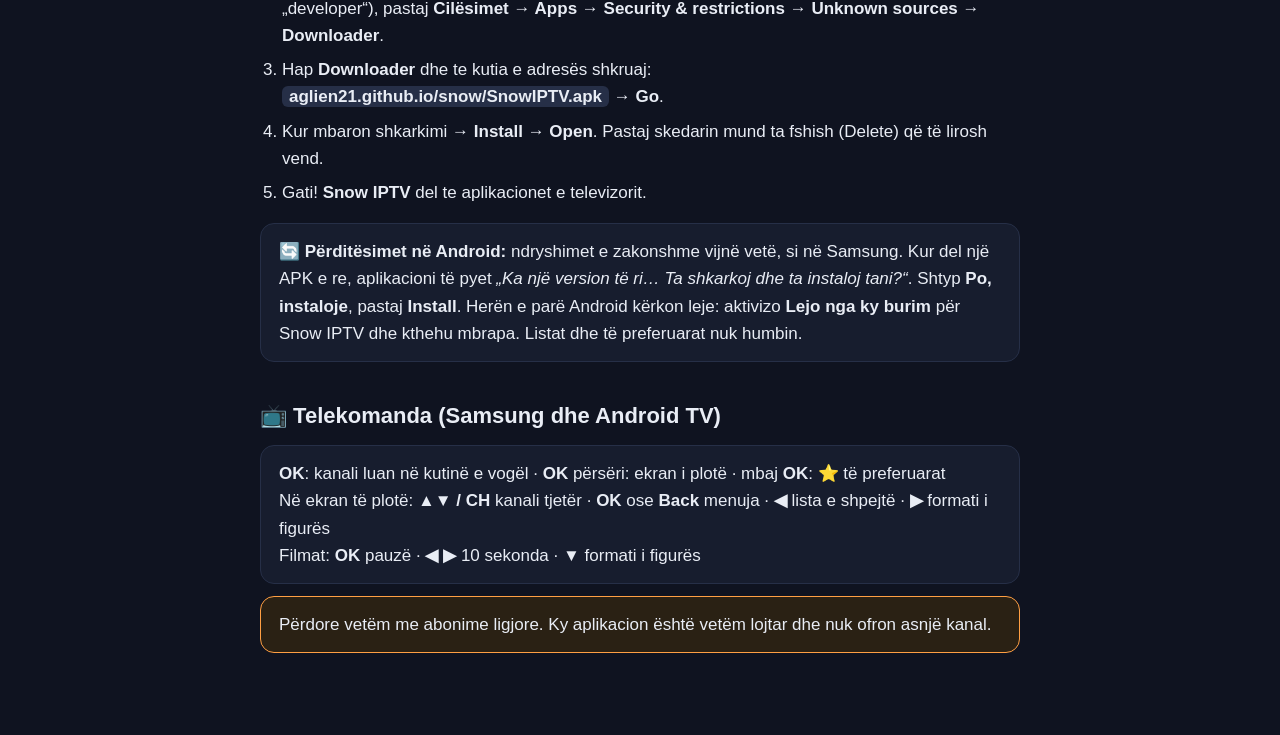
==== commit 530fbcb9: "Add files via upload" ====
--- a/index.html
+++ b/index.html
@@ -35,7 +35,7 @@
     <a class="shkarko" href="SnowIPTV.wgt" download>📺 Samsung TV<small>SnowIPTV.wgt</small></a>
     <a class="shkarko and" href="SnowIPTV.apk" download>🤖 Android TV / telefon<small>SnowIPTV.apk</small></a>
   </div>
-  <div class="v">Versioni 1.6.2 · Pasi instalohet, përditësohet vetë</div>
+  <div class="v">Versioni 1.6.4 · Pasi instalohet, përditësohet vetë</div>
 
   <div class="kuti">Aplikacioni është <b>bosh</b>: ti fut abonimin tënd (Xtream Codes ose link M3U) që të ka dhënë ofruesi. Nuk vjen me kanale.</div>
 
